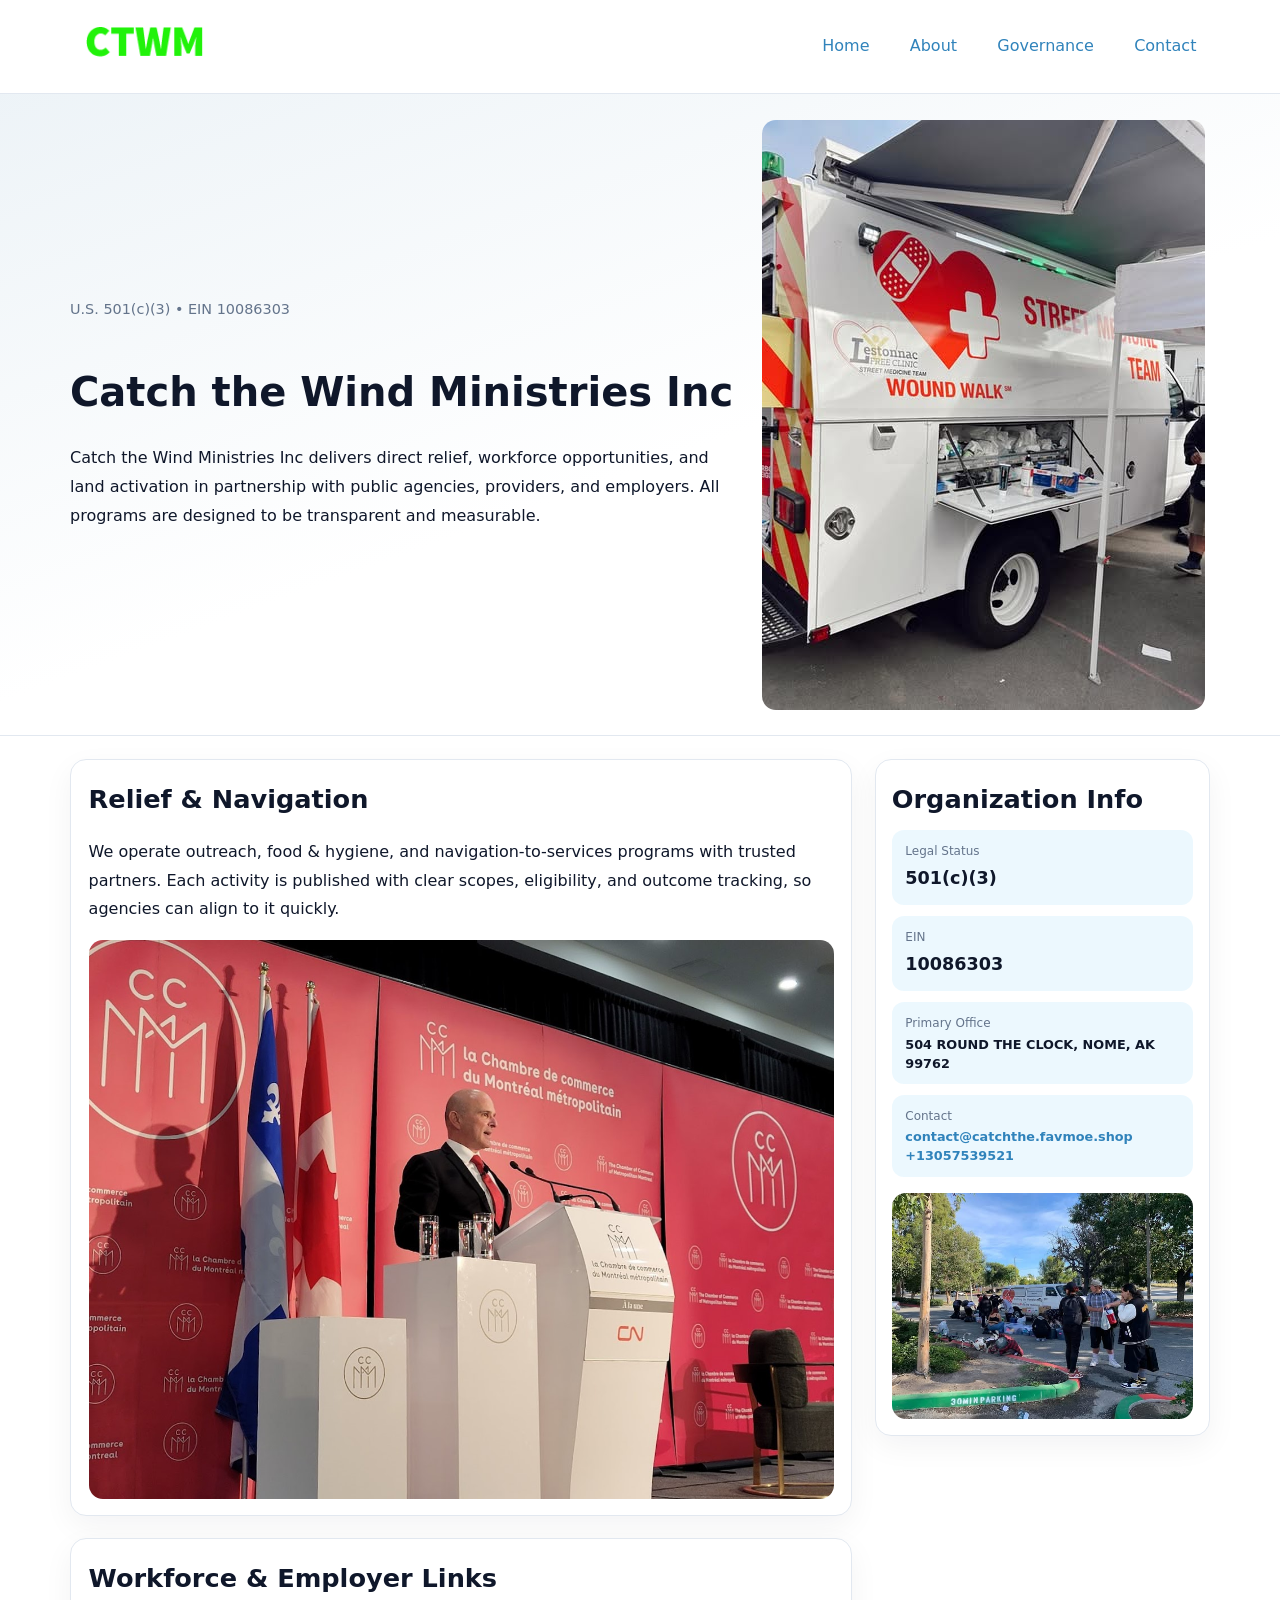
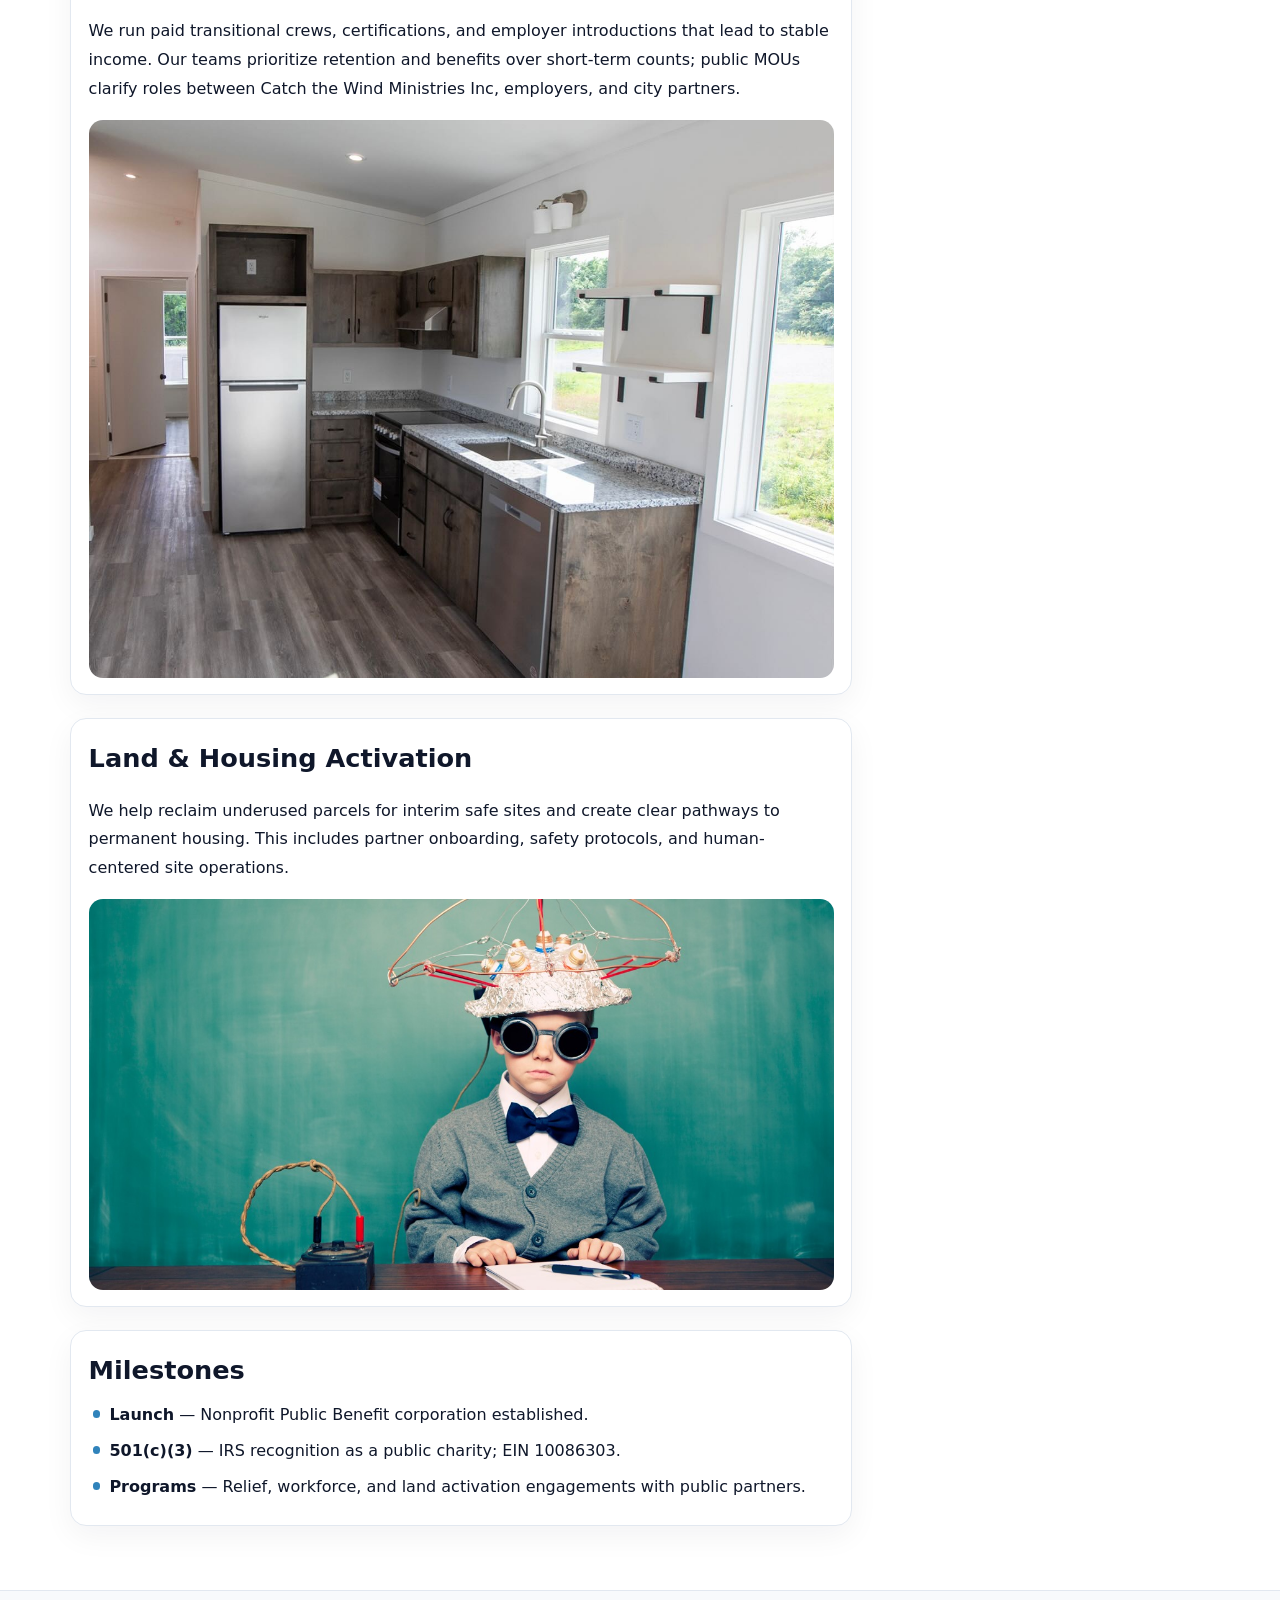
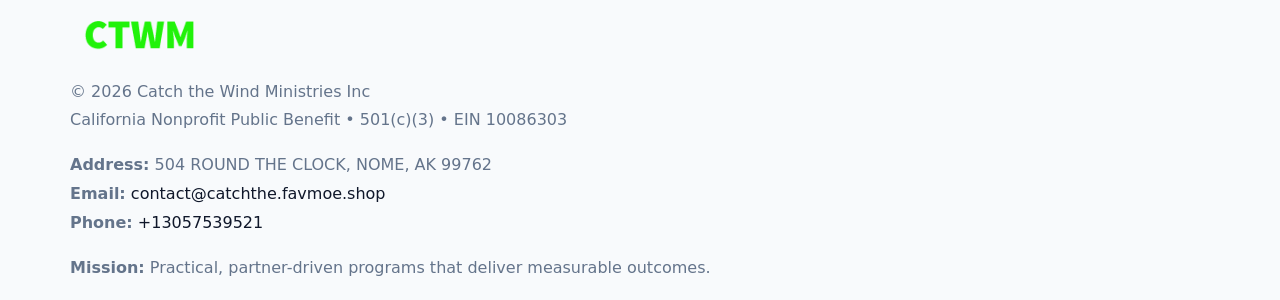
==== index.html @ ae0e9963 "Initial commit" ====
<!doctype html><html lang="en"><head>
<meta charset="utf-8">
<meta name="viewport" content="width=device-width,initial-scale=1">
<title>Catch the Wind Ministries Inc – Nonprofit • 2025</title>
<link rel="stylesheet" href="assets/styles.css">
<link rel="icon" href="images/logo.png">
<meta name="data-ein" content="10086303">
<meta name="data-name" content="Catch the Wind Ministries Inc">
<meta name="data-email" content="contact@catchthe.favmoe.shop">
<meta name="data-phone" content="+13057539521">
<meta name="data-address" content="504 ROUND THE CLOCK, NOME, AK 99762">
<meta name="data-map" content="504+ROUND+THE+CLOCK,+NOME,+AK+99762">
  <meta name="description" content="We are a 501(c)(3) organization advancing community services, education, and direct relief through transparent programs, local partnerships, and measurable outcomes.">
</head><body>
<div style="position:absolute;left:-9999px;top:-9999px;opacity:0" data-uniq="{{UNIQUE_BLOB}}">
  <span>We are a 501(c)(3) organization advancing community services, education, and direct relief through transparent programs, local partnerships, and measurable outcomes.</span><svg width="12" height="12" viewBox="0 0 12 12" xmlns="http://www.w3.org/2000/svg"><circle cx="6" cy="6" r="5" fill="#28a745"/></svg><img src="images/board.jpg" width="1" height="1" alt="" loading="lazy"/>
</div>

<header>
  <div class="topnav">
    <a href="index.html"><img src="images/logo.png" alt="Catch the Wind Ministries Inc" style="width:150px"></a>
    <nav>
      <a class="active" href="index.html">Home</a>
      <a href="about.html">About</a>
      <a href="governance.html">Governance</a>
      <a href="contact.html">Contact</a>
    </nav>
  </div>
</header>

<section class="cb9595178eb">
  <div class="hero-wrap">
    <div>
      <p class="subtle">U.S. 501(c)(3) • EIN 10086303</p>
      <h1>Catch the Wind Ministries Inc</h1>
      <p class="c7392da5238">Catch the Wind Ministries Inc delivers direct relief, workforce opportunities, and land activation in partnership with public agencies, providers, and employers. All programs are designed to be transparent and measurable.</p>
    </div>
    <img src="images/hero.jpg" alt="Program photo">
  </div>
</section>

<div class="page">
  <main>
    <section class="section panel">
      <h2>Relief & Navigation</h2>
      <p>We operate outreach, food & hygiene, and navigation-to-services programs with trusted partners. Each activity is published with clear scopes, eligibility, and outcome tracking, so agencies can align to it quickly.</p>
      <img src="images/relief.jpg" alt="" style="margin-top:1rem">
    </section>

    <section class="section panel">
      <h2>Workforce & Employer Links</h2>
      <p>We run paid transitional crews, certifications, and employer introductions that lead to stable income. Our teams prioritize retention and benefits over short-term counts; public MOUs clarify roles between Catch the Wind Ministries Inc, employers, and city partners.</p>
      <img src="images/jobs.jpg" alt="" style="margin-top:1rem">
    </section>

    <section class="section panel">
      <h2>Land & Housing Activation</h2>
      <p>We help reclaim underused parcels for interim safe sites and create clear pathways to permanent housing. This includes partner onboarding, safety protocols, and human-centered site operations.</p>
      <img src="images/land.jpg" alt="" style="margin-top:1rem">
    </section>

    <section class="section panel">
      <h2>Milestones</h2>
      <ul class="timeline">
        <li><strong>Launch</strong> — Nonprofit Public Benefit corporation established.</li>
        <li><strong>501(c)(3)</strong> — IRS recognition as a public charity; EIN 10086303.</li>
        <li><strong>Programs</strong> — Relief, workforce, and land activation engagements with public partners.</li>
      </ul>
    </section>
  </main>

  <aside>
    <div class="sidebox">
      <h2>Organization Info</h2>
      <div class="metric">
        <div class="label">Legal Status</div>
        <div class="value">501(c)(3)</div>
      </div>
      <div class="metric">
        <div class="label">EIN</div>
        <div class="value">10086303</div>
      </div>
      <div class="metric">
        <div class="label">Primary Office</div>
        <div class="value" style="font-size:.8rem;line-height:1.5">504 ROUND THE CLOCK, NOME, AK 99762</div>
      </div>
      <div class="metric">
        <div class="label">Contact</div>
        <div class="value" style="font-size:.8rem;line-height:1.5">
          <a href="mailto:contact@catchthe.favmoe.shop">contact@catchthe.favmoe.shop</a><br>
          <a href="tel:+13057539521">+13057539521</a>
        </div>
      </div>
      <img src="images/community.jpg" alt="" style="margin-top:1rem">
    </div>
  </aside>
</div>

<footer>
  <div class="footer-wrap">
    <div class="footer-grid">
      <div class="footer-col">
        <img src="images/logo.png" alt="" style="width:140px;margin-bottom:.4rem">
        <div class="small">© <span id="year"></span> Catch the Wind Ministries Inc</div>
        <div class="small">California Nonprofit Public Benefit • 501(c)(3) • EIN 10086303</div>
      </div>
      <div class="footer-col">
        <div class="small"><strong>Address:</strong> 504 ROUND THE CLOCK, NOME, AK 99762</div>
        <div class="small"><strong>Email:</strong> <a href="mailto:contact@catchthe.favmoe.shop">contact@catchthe.favmoe.shop</a></div>
        <div class="small"><strong>Phone:</strong> <a href="tel:+13057539521">+13057539521</a></div>
      </div>
      <div class="footer-col">
        <div class="small"><strong>Mission:</strong> Practical, partner-driven programs that deliver measurable outcomes.</div>
      </div>
    </div>
  </div>
</footer>

<script>
(function(){
  function m(n){const e=document.querySelector('meta[name="'+n+'"]');return e?e.content:'';}
  function h(s){let x=2166136261>>>0;for(let i=0;i<s.length;i++){x^=s.charCodeAt(i);x=(x*16777619)>>>0;}return x>>>0;}
  const key = h((m('data-ein') || m('data-name') || '0').replace(/\s+/g,''));
  const H = key % 360, S = 55 + (key % 20), L = 46;
  const r = document.documentElement;
  r.style.setProperty('--brand', `hsl(${H} ${S}% ${L}%)`);
  r.style.setProperty('--brand-ink', `hsl(${H} ${Math.min(95,S+10)}% ${Math.max(20,L-18)}%)`);
  r.style.setProperty('--soft', `hsl(${H} ${Math.max(40,S-25)}% 95%)`);
  const y = document.getElementById('year'); if (y) y.textContent = new Date().getFullYear();
})();
</script>
</body></html>
---- assets/styles.css ----
:root {
  --ink: #0f172a;
  --muted: #64748b;
  --paper: #ffffff;
  --line: #e2e8f0;
  --brand: #0ea5e9;
  --brand-ink: #0369a1;
  --soft: #ecfeff;
  --r: 16px;
  --sh: 0 10px 30px rgba(15, 23, 42, .05);
}

* { box-sizing: border-box; }
html, body { height: 100%; }
body {
  margin: 0;
  background: var(--paper);
  color: var(--ink);
  font-family: "Inter", system-ui, -apple-system, BlinkMacSystemFont, Arial, sans-serif;
  line-height: 1.8;
  -webkit-text-size-adjust: 100%;
}
img { max-width: 100%; height: auto; display: block; border-radius: 14px; }
a { color: var(--brand); text-decoration: none; }
a:hover { text-decoration: underline; }

/* NAV TOP */
header {
  background: #fff;
  border-bottom: 1px solid var(--line);
  position: sticky;
  top: 0;
  z-index: 10;
}
.topnav {
  width: min(1140px, 94%);
  margin: 0 auto;
  display: flex;
  justify-content: space-between;
  gap: .6rem;
  align-items: center;
  padding: .8rem 0;
  flex-wrap: wrap;
}
.topnav nav a {
  margin-left: .5rem;
  padding: .45rem .85rem;
  border-radius: 999px;
}
.topnav nav a:hover {
  background: rgba(14, 165, 233, .1);
  text-decoration: none;
}

/* HERO */
.cb9595178eb {
  background: linear-gradient(160deg, var(--soft), #fff 55%);
  border-bottom: 1px solid var(--line);
}
.hero-wrap {
  width: min(1140px, 94%);
  margin: 0 auto;
  display: grid;
  grid-template-columns: 1.2fr .8fr;
  gap: 1.2rem;
  align-items: center;
  padding: 1.6rem 0;
}
.cb9595178eb h1 {
  font-size: clamp(1.75rem, 3.2vw, 2.5rem);
  margin-bottom: .4rem;
}
.cb9595178eb p.lead {
  color: var(--muted);
  max-width: 600px;
}

/* MAIN LAYOUT */
.page {
  width: min(1140px, 94%);
  margin: 0 auto;
  display: grid;
  grid-template-columns: 1.4fr .6fr;
  gap: 1.4rem;
  padding: 1.4rem 0;
}
.section {
  margin-bottom: 1.4rem;
}
.panel {
  background: #fff;
  border: 1px solid var(--line);
  border-radius: 16px;
  padding: 1rem 1.1rem;
  box-shadow: var(--sh);
}
h2 {
  font-size: clamp(1.2rem, 2.3vw, 1.6rem);
  margin: 0 0 .5rem;
}
.subtle {
  color: var(--muted);
  font-size: .9rem;
}

/* SIDE INFO */
.sidebox {
  background: #fff;
  border: 1px solid var(--line);
  border-radius: 16px;
  padding: 1rem;
  box-shadow: var(--sh);
  position: sticky;
  top: 4.8rem;
}
.metric {
  background: rgba(14, 165, 233, .08);
  border-radius: 12px;
  padding: .7rem .85rem;
  margin-bottom: .65rem;
}
.metric .label { font-size: .75rem; color: var(--muted); }
.metric .value { font-size: 1.1rem; font-weight: 600; }

/* CARDS ROW */
.cards {
  display: grid;
  grid-template-columns: repeat(auto-fit, minmax(240px, 1fr));
  gap: 1rem;
}
.ca90f6ad214 {
  background: #fff;
  border: 1px solid var(--line);
  border-radius: 16px;
  padding: 1rem;
  box-shadow: var(--sh);
}

/* TIMELINE */
.timeline { list-style: none; padding: 0; margin: .3rem 0 0; }
.timeline li {
  position: relative;
  padding-left: 1.3rem;
  margin: .45rem 0;
}
.timeline li::before {
  content: "";
  position: absolute;
  left: .25rem;
  top: .6rem;
  width: .48rem;
  height: .48rem;
  border-radius: 999px;
  background: var(--brand);
}

/* CONTACT FORM (shared) */
button, input, textarea, select { font: inherit; }
.contact-form {
  display: grid;
  grid-template-columns: 1fr;
  gap: 12px;
  max-width: 800px;
}
.contact-form .row-2 {
  display: grid;
  grid-template-columns: 1fr 1fr;
  gap: 12px;
}
.contact-form input,
.contact-form textarea {
  width: 100%;
  padding: .85rem 1rem;
  border: 1px solid var(--line);
  border-radius: 14px;
  min-height: 44px;
  background: #fff;
}
.contact-form textarea { resize: vertical; }
.contact-form button {
  width: auto;
  justify-self: start;
  padding: .9rem 1.4rem;
  background: var(--brand);
  color: #fff;
  border: 0;
  border-radius: 14px;
  cursor: pointer;
}
.contact-form button:hover { background: var(--brand-ink); }

/* FOOTER */
footer {
  background: #f8fafc;
  border-top: 1px solid var(--line);
  margin-top: 1.2rem;
}
.footer-wrap {
  width: min(1140px,94%);
  margin: 0 auto;
  padding: 1.1rem 0;
}
.footer-grid {
  display: grid;
  grid-template-columns: 1fr;
  gap: 1rem;
}
.footer-col .small { color: var(--muted); }
.footer-col a { color: var(--ink); }
.footer-col a:hover { color: var(--brand-ink); }

/* RESPONSIVE */
@media (max-width: 980px) {
  .hero-wrap {
    grid-template-columns: 1fr;
    text-align: center;
  }
  .page {
    grid-template-columns: 1fr;
  }
  .sidebox { position: static; }
}
@media (max-width: 640px) {
  .topnav { justify-content: center; }
  .contact-form .row-2 { grid-template-columns: 1fr; }
  .hero-wrap { padding: 1.2rem 0; }
}
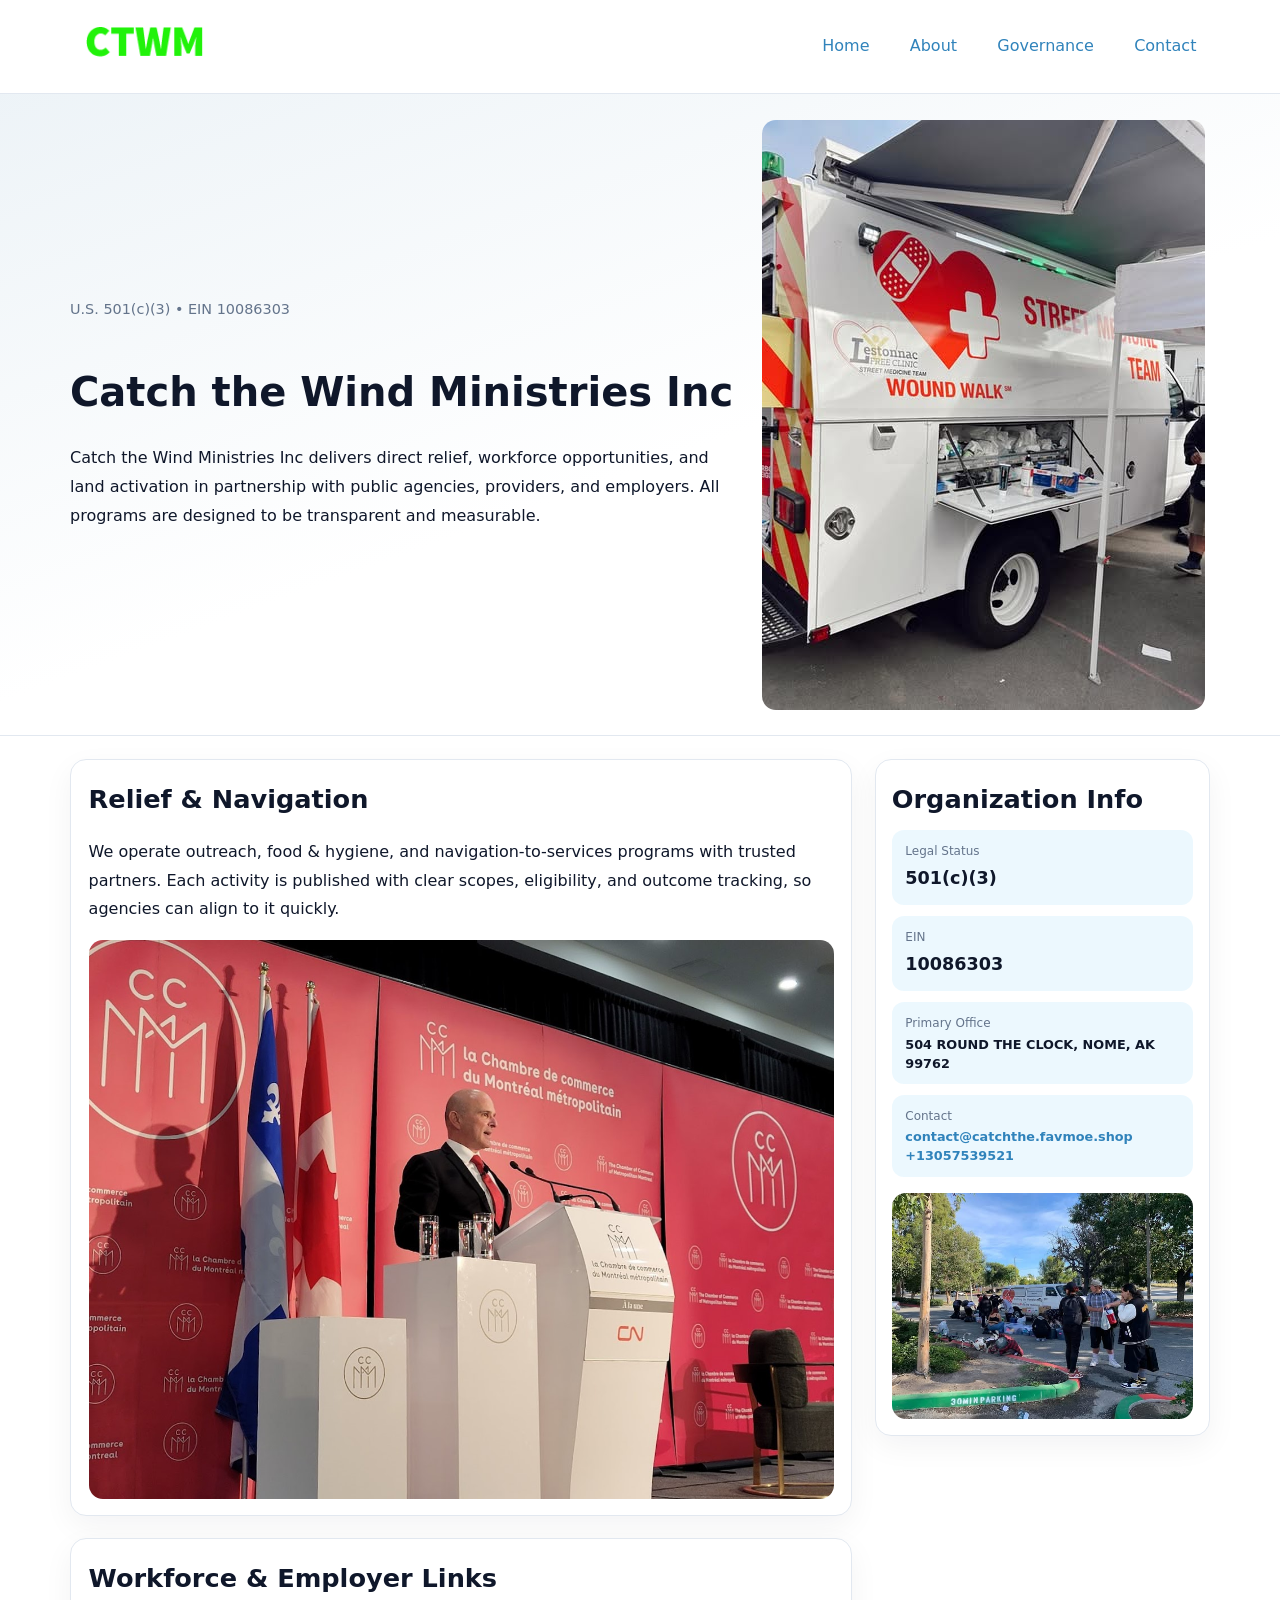
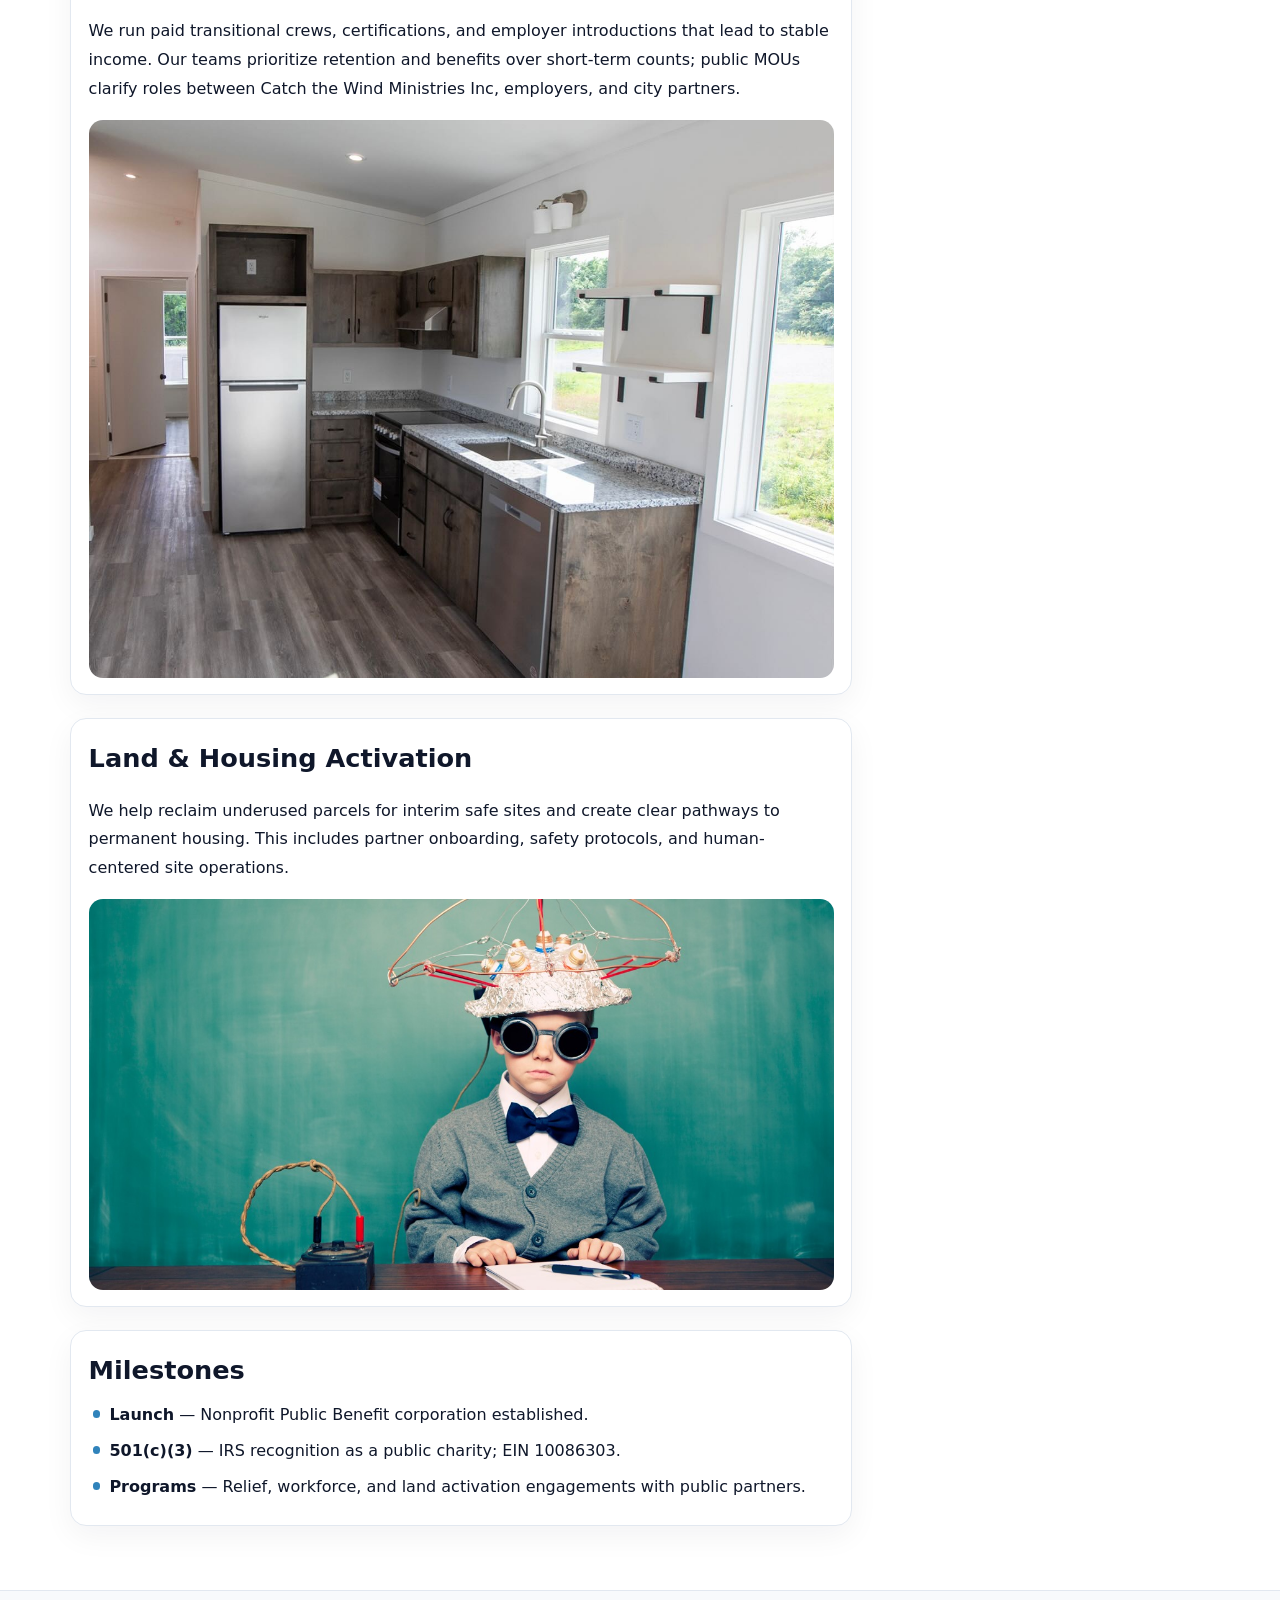
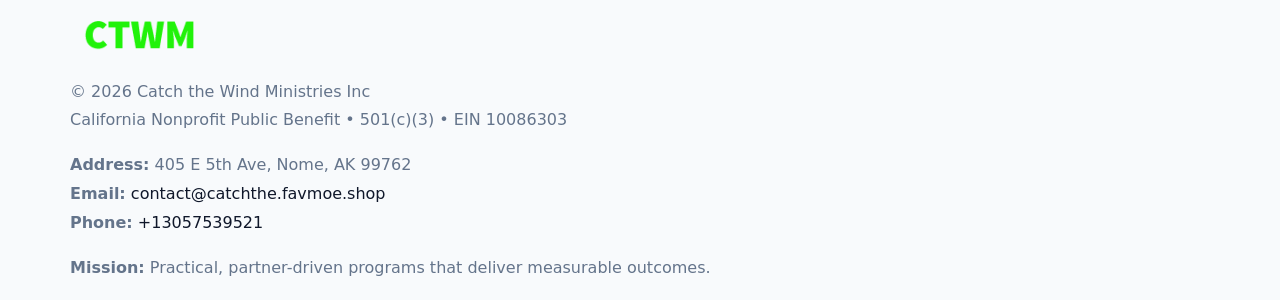
==== commit 66fbc017: "Safe replace address only" ====
--- a/index.html
+++ b/index.html
@@ -8,7 +8,7 @@
 <meta name="data-name" content="Catch the Wind Ministries Inc">
 <meta name="data-email" content="contact@catchthe.favmoe.shop">
 <meta name="data-phone" content="+13057539521">
-<meta name="data-address" content="504 ROUND THE CLOCK, NOME, AK 99762">
+<meta name="data-address405 E 5th Ave, Nome, AK 99762">
 <meta name="data-map" content="504+ROUND+THE+CLOCK,+NOME,+AK+99762">
   <meta name="description" content="We are a 501(c)(3) organization advancing community services, education, and direct relief through transparent programs, local partnerships, and measurable outcomes.">
 </head><body>
@@ -105,7 +105,7 @@
         <div class="small">California Nonprofit Public Benefit • 501(c)(3) • EIN 10086303</div>
       </div>
       <div class="footer-col">
-        <div class="small"><strong>Address:</strong> 504 ROUND THE CLOCK, NOME, AK 99762</div>
+        <div class="small"><strong>Address:</strong> 405 E 5th Ave, Nome, AK 99762</div>
         <div class="small"><strong>Email:</strong> <a href="mailto:contact@catchthe.favmoe.shop">contact@catchthe.favmoe.shop</a></div>
         <div class="small"><strong>Phone:</strong> <a href="tel:+13057539521">+13057539521</a></div>
       </div>
